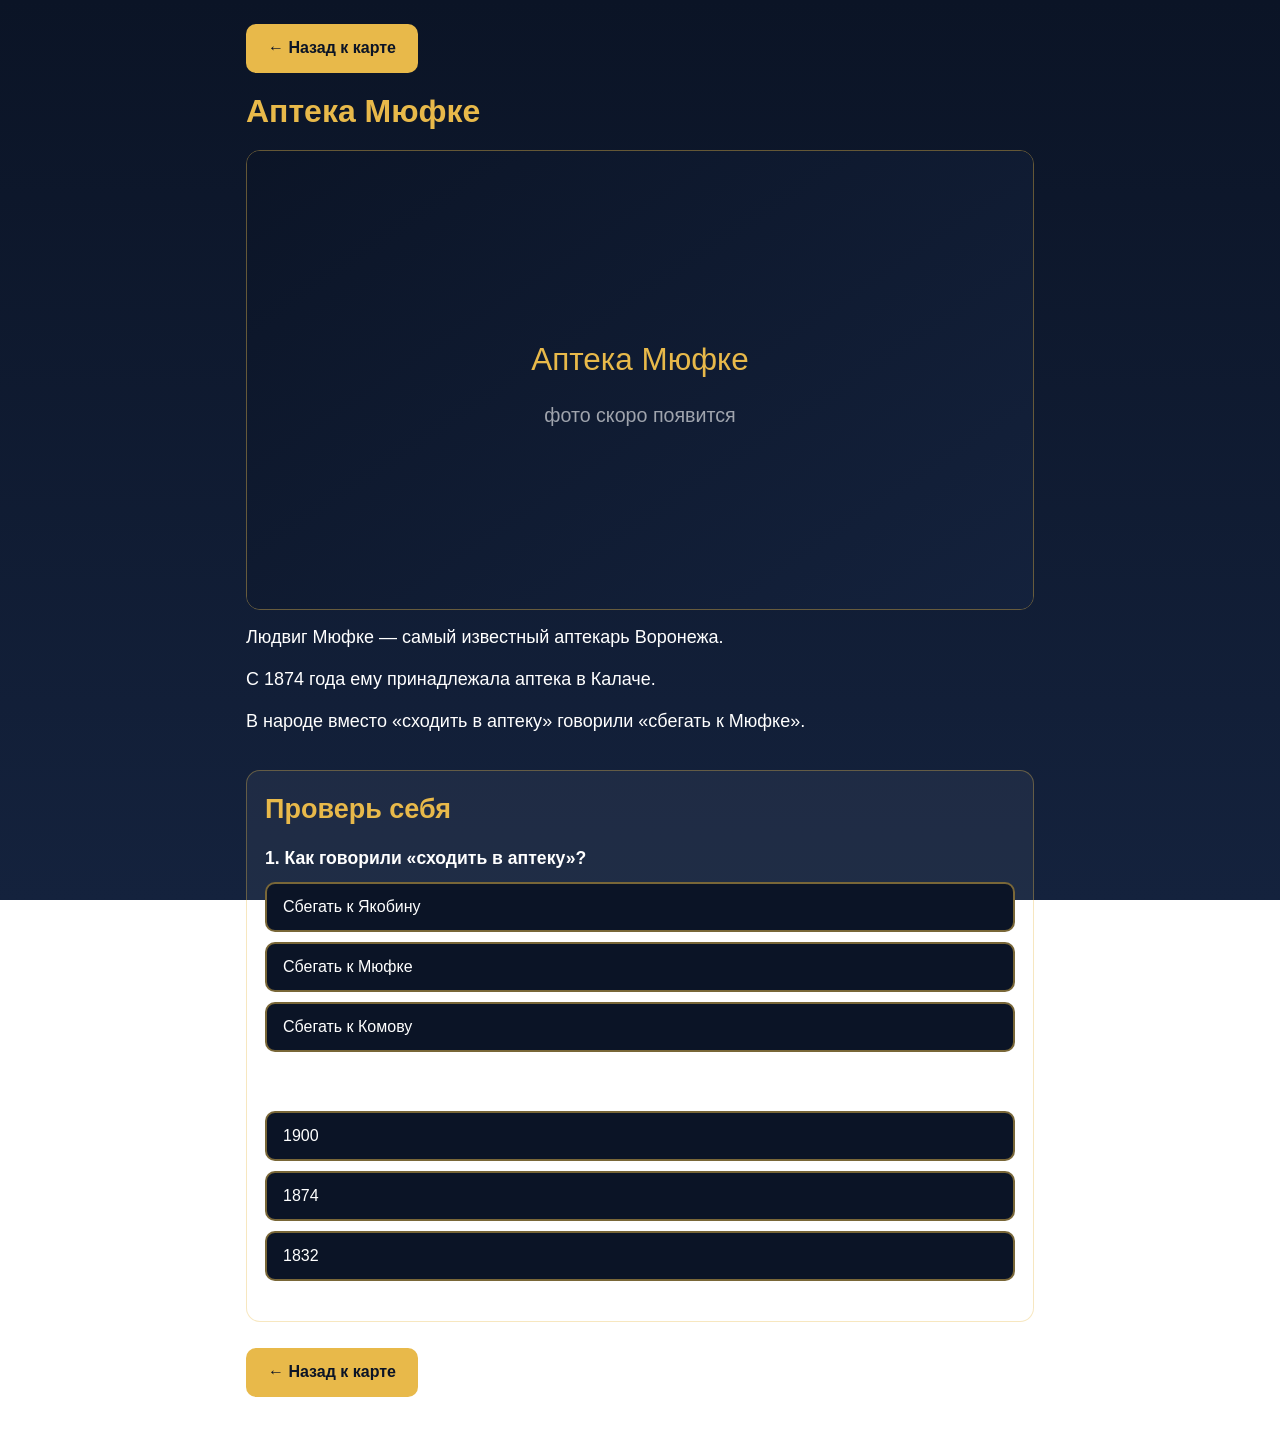
==== apteka.html @ e94000e1 "add site file add site file first vers" ====
<!DOCTYPE html>
<html lang="ru">
<head>
  <meta charset="UTF-8">
  <meta name="viewport" content="width=device-width, initial-scale=1.0">
  <title>Калач</title>
  <link rel="stylesheet" href="style.css">
</head>
<body data-place="apteka">
  <main>
    <div class="back"><a class="btn" href="index.html">← Назад к карте</a></div>
    <h1 id="title"></h1>
    <div id="photos"></div>
    <div id="text"></div>
    <section class="quiz-box">
      <h2>Проверь себя</h2>
      <div id="quiz"></div>
    </section>
    <div class="back" style="margin-top:26px"><a class="btn" href="index.html">← Назад к карте</a></div>
  </main>
  <script src="data.js"></script>
  <script src="script.js"></script>
</body>
</html>
---- style.css ----
* { box-sizing: border-box; }
html, body { margin: 0; }
body {
  font-family: Calibri, "Segoe UI", Arial, sans-serif;
  background: linear-gradient(180deg, #0B1426, #14223D) fixed;
  color: #fff; font-size: 18px; line-height: 1.55; min-height: 100vh;
}
header.top { padding: 14px 20px; border-bottom: 1px solid rgba(232,185,74,.35); }
header.top h1 { margin: 0; font-size: 1.4rem; color: #E8B94A; }
header.top p { margin: 2px 0 0; opacity: .75; font-size: .95rem; }

.btn {
  display: inline-block; background: #E8B94A; color: #0B1426 !important;
  text-decoration: none; font-weight: 700; padding: 12px 22px;
  border-radius: 10px; border: 0; cursor: pointer; font-size: 1rem; font-family: inherit;
}
.btn:active { transform: scale(.97); }

/* Карта */
#map { height: calc(100vh - 74px); width: 100%; }
.gold-marker {
  width: 26px; height: 26px; background: #E8B94A; border: 3px solid #fff;
  border-radius: 50% 50% 50% 0; transform: rotate(-45deg) translate(2px, -2px);
  box-shadow: 0 2px 6px rgba(0,0,0,.5); margin: 2px;
}
.leaflet-popup-content-wrapper { background: #14223D; color: #fff; border: 1px solid #E8B94A; }
.leaflet-popup-tip { background: #14223D; }
.popup h3 { margin: 0 0 6px; color: #E8B94A; font-size: 1.15rem; }
.popup p { margin: 0 0 12px; font-size: 1rem; line-height: 1.4; }
.leaflet-container a.btn { color: #0B1426; }

/* Страницы */
main { max-width: 820px; margin: 0 auto; padding: 18px 16px 50px; }
main h1 { color: #E8B94A; font-size: 2rem; margin: 14px 0; }
.back { margin: 6px 0 8px; }
.photo-main { width: 100%; max-height: 460px; object-fit: cover; border-radius: 14px; display: block; border: 1px solid rgba(232,185,74,.4); }
.photo-more { width: calc(50% - 6px); margin: 12px 12px 0 0; border-radius: 10px; object-fit: cover; aspect-ratio: 4/3; }
.photo-more:nth-of-type(odd) { margin-right: 0; }
#text p { margin: 14px 0; }

.quiz-box { margin-top: 34px; padding: 18px; border-radius: 14px; background: rgba(255,255,255,.05); border: 1px solid rgba(232,185,74,.35); }
.quiz-box h2 { margin: 0 0 14px; color: #E8B94A; }
.q-card { margin-bottom: 22px; }
.q-card h3 { margin: 0 0 10px; font-size: 1.1rem; }
.options { display: grid; gap: 10px; }
.option {
  text-align: left; padding: 14px 16px; font-size: 1rem; font-family: inherit;
  background: #0B1426; color: #fff; border: 2px solid rgba(232,185,74,.5);
  border-radius: 10px; cursor: pointer; min-height: 48px;
}
.option:disabled { cursor: default; }
.option.correct { background: #1f8f4a; border-color: #35c46d; }
.option.wrong { background: #b3261e; border-color: #ef5b52; }
.explain { margin: 10px 0 0; padding: 10px 12px; border-left: 4px solid #E8B94A; background: rgba(232,185,74,.1); }
.score { font-weight: 700; color: #E8B94A; font-size: 1.2rem; }
.hidden { display: none; }

@media (max-width: 600px) {
  body { font-size: 20px; }
  #map { height: calc(100vh - 66px); height: calc(100dvh - 66px); }
  main h1 { font-size: 1.8rem; }
  .btn { padding: 14px 24px; font-size: 1.05rem; }
  .photo-more { width: 100%; margin-right: 0; }
}
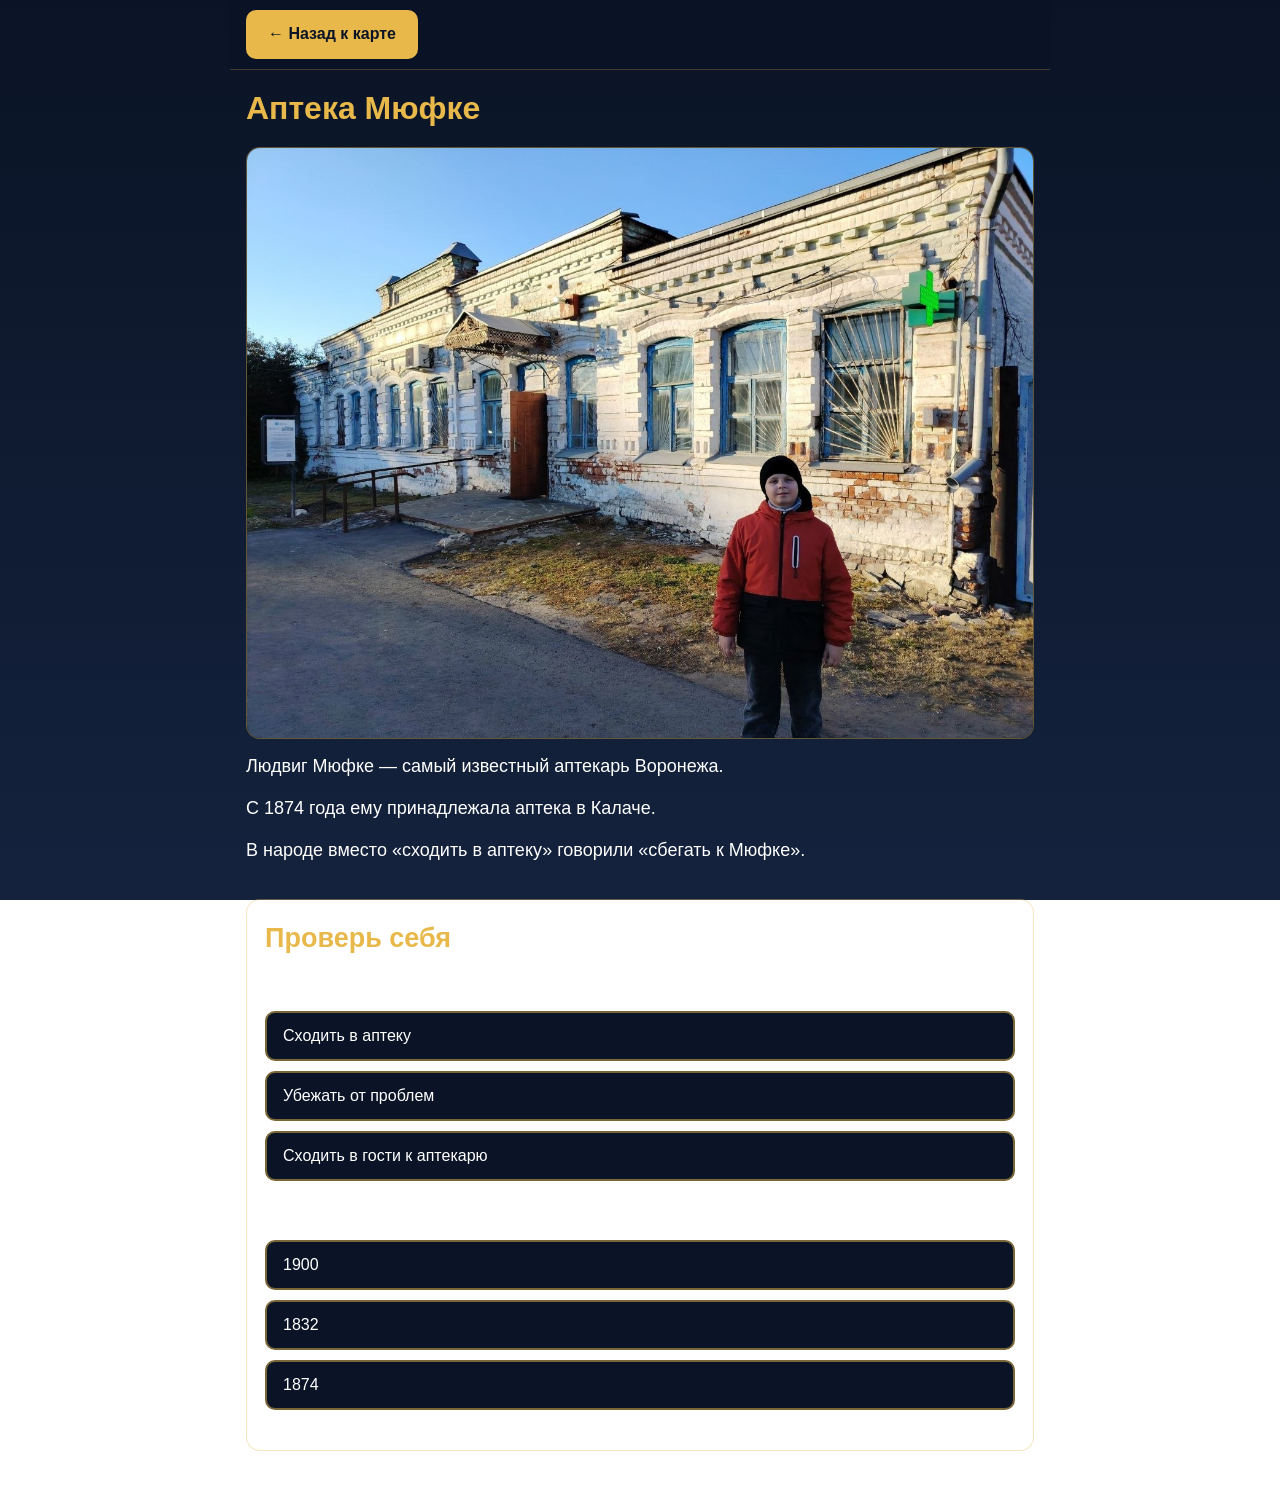
==== commit 0829b6fd: "V15 обновил файлы страниц, что бы не было кнопок и убрал заглушки под фото на странице музея" ====
--- a/apteka.html
+++ b/apteka.html
@@ -16,7 +16,6 @@
       <h2>Проверь себя</h2>
       <div id="quiz"></div>
     </section>
-    <div class="back" style="margin-top:26px"><a class="btn" href="index.html">← Назад к карте</a></div>
   </main>
   <script src="data.js"></script>
   <script src="script.js"></script>
--- a/style.css
+++ b/style.css
@@ -5,9 +5,9 @@
   background: linear-gradient(180deg, #0B1426, #14223D) fixed;
   color: #fff; font-size: 18px; line-height: 1.55; min-height: 100vh;
 }
-header.top { padding: 14px 20px; border-bottom: 1px solid rgba(232,185,74,.35); }
-header.top h1 { margin: 0; font-size: 1.4rem; color: #E8B94A; }
-header.top p { margin: 2px 0 0; opacity: .75; font-size: .95rem; }
+header.top { height: 60px; padding: 0 16px; display: flex; flex-direction: column; justify-content: center; border-bottom: 1px solid rgba(232,185,74,.35); }
+header.top h1 { margin: 0; font-size: 1.25rem; color: #E8B94A; line-height: 1.2; }
+header.top p { margin: 2px 0 0; opacity: .75; font-size: .85rem; }
 
 .btn {
   display: inline-block; background: #E8B94A; color: #0B1426 !important;
@@ -17,25 +17,43 @@
 .btn:active { transform: scale(.97); }
 
 /* Карта */
-#map { height: calc(100vh - 74px); width: 100%; }
-.gold-marker {
-  width: 26px; height: 26px; background: #E8B94A; border: 3px solid #fff;
-  border-radius: 50% 50% 50% 0; transform: rotate(-45deg) translate(2px, -2px);
-  box-shadow: 0 2px 6px rgba(0,0,0,.5); margin: 2px;
-}
+#map { height: calc(100vh - 60px); height: calc(100dvh - 60px); width: 100%; }
+/* Маркеры: фото-кружок + подпись */
+.pin { position: relative; width: 38px; height: 38px; }
+.pin-dot { position: absolute; inset: 0; border-radius: 50%; background: #E8B94A center / cover no-repeat; border: 3px solid #fff; box-shadow: 0 2px 8px rgba(0,0,0,.6); }
+.pin-dot:not(.has-photo)::after { content: ""; position: absolute; inset: 10px; border-radius: 50%; background: #0B1426; }
+.pin-label { position: absolute; white-space: nowrap; background: #0B1426; color: #fff; border: 2px solid #E8B94A; border-radius: 9px; padding: 5px 10px; font-weight: 700; font-size: 16px; line-height: 1.2; box-shadow: 0 2px 8px rgba(0,0,0,.5); }
+.side-right .pin-label { left: 44px; top: 50%; transform: translateY(-50%); }
+.side-left .pin-label { right: 44px; top: 50%; transform: translateY(-50%); }
+.side-top .pin-label { bottom: 44px; left: 50%; transform: translateX(-50%); }
+.side-bottom .pin-label { top: 44px; left: 50%; transform: translateX(-50%); }
 .leaflet-popup-content-wrapper { background: #14223D; color: #fff; border: 1px solid #E8B94A; }
 .leaflet-popup-tip { background: #14223D; }
-.popup h3 { margin: 0 0 6px; color: #E8B94A; font-size: 1.15rem; }
-.popup p { margin: 0 0 12px; font-size: 1rem; line-height: 1.4; }
+.popup h3 { margin: 0 0 6px; color: #E8B94A; font-size: 1.25rem; }
+.popup p { margin: 0 0 12px; font-size: 1.05rem; line-height: 1.4; }
 .leaflet-container a.btn { color: #0B1426; }
 
+/* Кнопка теста на карте */
+.test-btn { position: fixed; z-index: 1000; left: 0; right: 0; margin: 0 auto; width: max-content; bottom: calc(42px + env(safe-area-inset-bottom, 0px)); display: inline-flex; align-items: center; gap: 10px; font-size: 1.15rem; padding: 15px 30px; border-radius: 30px; box-shadow: 0 4px 14px rgba(0,0,0,.55); animation: test-glow 2s infinite, test-pulse 2s ease-in-out infinite; }
+.test-btn svg, .test-btn span { pointer-events: none; }
+.test-btn:active { animation: none; transform: scale(.96); }
+@keyframes test-glow {
+  0%   { box-shadow: 0 4px 14px rgba(0,0,0,.55), 0 0 0 0 rgba(232,185,74,.75); }
+  70%  { box-shadow: 0 4px 14px rgba(0,0,0,.55), 0 0 0 20px rgba(232,185,74,0); }
+  100% { box-shadow: 0 4px 14px rgba(0,0,0,.55), 0 0 0 0 rgba(232,185,74,0); }
+}
+@keyframes test-pulse { 0%, 100% { transform: scale(1); } 50% { transform: scale(1.06); } }
+@media (prefers-reduced-motion: reduce) { .test-btn { animation: none; } }
+
 /* Страницы */
-main { max-width: 820px; margin: 0 auto; padding: 18px 16px 50px; }
+main { max-width: 820px; margin: 0 auto; padding: 0 16px 50px; }
+#result { padding-top: 18px; }
 main h1 { color: #E8B94A; font-size: 2rem; margin: 14px 0; }
-.back { margin: 6px 0 8px; }
-.photo-main { width: 100%; max-height: 460px; object-fit: cover; border-radius: 14px; display: block; border: 1px solid rgba(232,185,74,.4); }
-.photo-more { width: calc(50% - 6px); margin: 12px 12px 0 0; border-radius: 10px; object-fit: cover; aspect-ratio: 4/3; }
-.photo-more:nth-of-type(odd) { margin-right: 0; }
+.back { position: sticky; top: 0; z-index: 900; margin: 0 -16px 8px; padding: 10px 16px; padding-top: calc(10px + env(safe-area-inset-top, 0px)); background: rgba(11,20,38,.95); backdrop-filter: blur(6px); border-bottom: 1px solid rgba(232,185,74,.25); }
+.photo-main, .photo-more { display: block; height: auto; }
+#photos { display: flex; flex-wrap: wrap; gap: 12px; align-items: flex-start; }
+.photo-main { flex: 0 0 100%; width: 100%; max-height: 85vh; object-fit: contain; border-radius: 14px; border: 1px solid rgba(232,185,74,.4); background: rgba(0,0,0,.25); }
+.photo-more { flex: 1 1 calc(50% - 6px); max-width: calc(50% - 6px); object-fit: contain; border-radius: 10px; }
 #text p { margin: 14px 0; }
 
 .quiz-box { margin-top: 34px; padding: 18px; border-radius: 14px; background: rgba(255,255,255,.05); border: 1px solid rgba(232,185,74,.35); }
@@ -54,11 +72,50 @@
 .explain { margin: 10px 0 0; padding: 10px 12px; border-left: 4px solid #E8B94A; background: rgba(232,185,74,.1); }
 .score { font-weight: 700; color: #E8B94A; font-size: 1.2rem; }
 .hidden { display: none; }
+.q-tag { display: inline-block; margin-bottom: 6px; padding: 2px 10px; border-radius: 12px; background: rgba(232,185,74,.18); color: #E8B94A; font-size: .85rem; }
+.lead { opacity: .85; margin-top: 0; }
+.btn-ghost { background: transparent; color: #E8B94A !important; border: 2px solid #E8B94A; }
 
 @media (max-width: 600px) {
   body { font-size: 20px; }
-  #map { height: calc(100vh - 66px); height: calc(100dvh - 66px); }
+  header.top { height: 52px; }
+  header.top p { display: none; }
+  #map { height: calc(100vh - 52px); height: calc(100dvh - 52px); }
+  .pin-label { font-size: 17px; }
   main h1 { font-size: 1.8rem; }
   .btn { padding: 14px 24px; font-size: 1.05rem; }
-  .photo-more { width: 100%; margin-right: 0; }
+  .photo-more { flex-basis: 100%; max-width: 100%; }
 }
+
+/* Большой тест */
+.btn:disabled { opacity: .4; cursor: not-allowed; }
+.option.selected { background: #E8B94A; color: #0B1426; border-color: #E8B94A; font-weight: 700; }
+.progress { margin: 6px 0 14px; opacity: .85; }
+.finish { width: 100%; padding: 16px; font-size: 1.1rem; }
+.rank-card { text-align: center; padding: 24px 16px; border-radius: 16px; background: rgba(232,185,74,.12); border: 1px solid #E8B94A; }
+.rank-img { width: 190px; max-width: 60%; height: auto; border-radius: 50%; }
+.rank-label { opacity: .75; margin-top: 8px; }
+.rank-title { margin: 2px 0 8px; color: #E8B94A; font-size: 2.2rem; }
+.rank-score { font-size: 1.25rem; font-weight: 700; margin: 0 0 8px; }
+.rank-text { margin: 0; }
+.ladder { display: flex; gap: 10px; margin: 16px 0 6px; }
+.tile { flex: 1; text-align: center; padding: 10px 6px; border-radius: 12px; border: 1px solid rgba(255,255,255,.2); opacity: .5; }
+.tile.on { opacity: 1; border-color: #E8B94A; background: rgba(232,185,74,.12); }
+.tile img { width: 64px; max-width: 80%; border-radius: 50%; }
+.tile-title { font-weight: 700; font-size: .95rem; margin-top: 4px; }
+.tile-min { font-size: .8rem; opacity: .7; }
+.review-title { color: #E8B94A; margin: 28px 0 10px; }
+.review { margin-bottom: 14px; padding: 12px 14px; border-radius: 10px; background: rgba(255,255,255,.05); border-left: 5px solid #35c46d; }
+.review.bad { border-left-color: #ef5b52; }
+.review h3 { margin: 0 0 6px; font-size: 1.05rem; }
+.review p { margin: 4px 0; }
+.review.ok p:nth-of-type(1) { color: #6ee09a; }
+.review.bad p:nth-of-type(1) { color: #ff8a82; }
+.right-answer { color: #6ee09a; font-weight: 700; }
+.actions { margin-top: 22px; display: flex; gap: 12px; flex-wrap: wrap; }
+
+/* Ссылка-карточка (3D-прогулка и т.п.) */
+.link-card { display: block; margin: 18px 0; padding: 16px 18px; border-radius: 14px; border: 2px solid #E8B94A; background: rgba(232,185,74,.12); color: #fff; text-decoration: none; }
+.link-card:active { transform: scale(.98); }
+.link-title { display: block; color: #E8B94A; font-weight: 700; font-size: 1.2rem; }
+.link-note { display: block; margin-top: 4px; opacity: .85; font-size: .95rem; }
